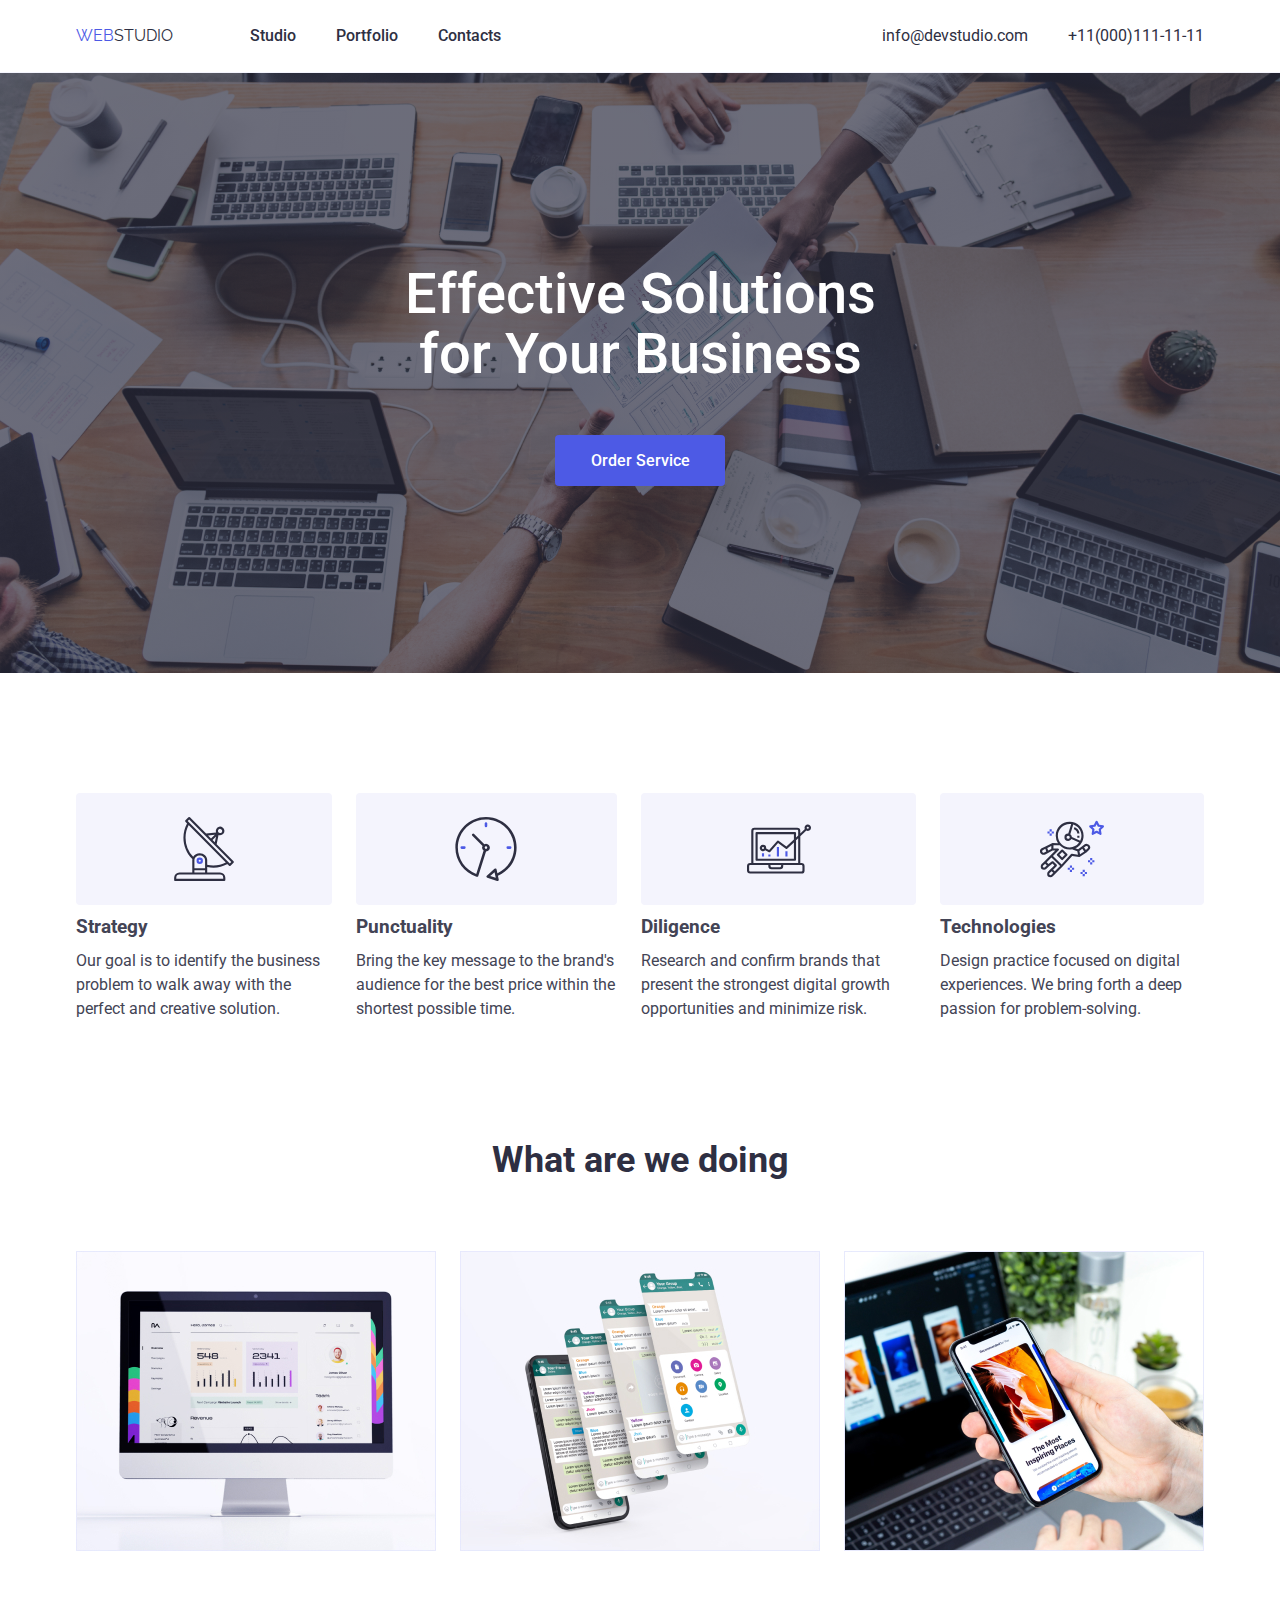
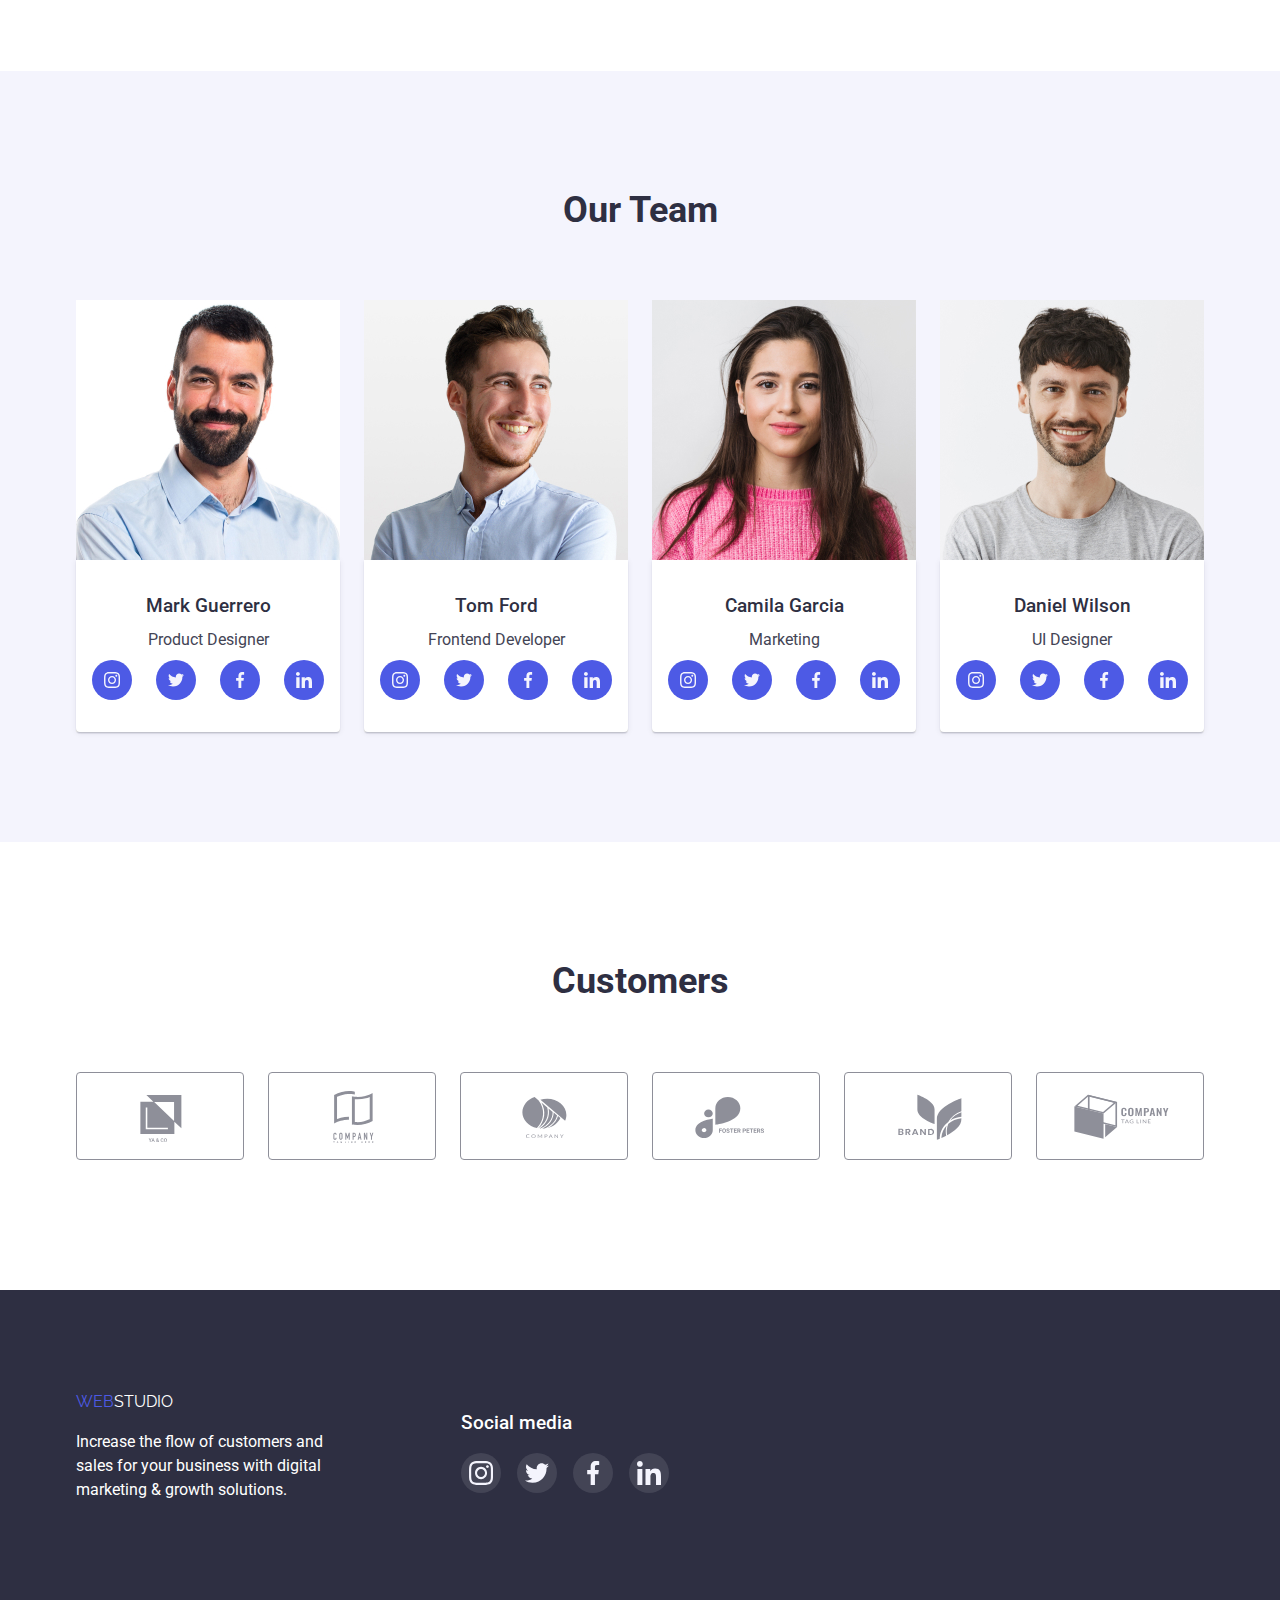
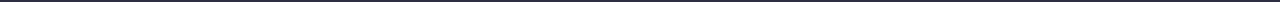
==== index.html @ 4c6da772 "modified" ====
<!DOCTYPE html>

<html lang="en">
<head>
    <meta charset="UTF-8">
    <meta http-equiv="X-UA-Compatible" content="IE=edge">
    <meta name="viewport" content="width=device-width, initial-scale=1.0">
    <title>Document</title>
    <link rel="preconnect" href="https://fonts.googleapis.com"><link rel="preconnect" href="https://fonts.gstatic.com" crossorigin>
    <link href="https://fonts.googleapis.com/css2?family=Raleway:wght@800&family=Roboto:wght@400;500&display=swap" rel="stylesheet">
    <link
    rel="stylesheet"
    href="https://cdnjs.cloudflare.com/ajax/libs/animate.css/4.1.1/animate.min.css"
  />
    <link rel="stylesheet" href="https://cdnjs.cloudflare.com/ajax/libs/modern-normalize/0.6.0/modern-normalize.min.css">
    <link rel="stylesheet" href="./css/style.css">
</head>
<body>
    <header class="header-container">
        <div class="container container-nav"> 
        <nav class="nav-items">
            <a href="./index.html" class="logo"><span class="logo-web">Web</span>Studio</a>
            <ul class="list-header-page list">
                <li class="item"><a class="link" href="./index.html" class="menu-link">Studio</a></li>
                <li class="item"><a class="link" href="./potfolio.html" class="menu-link-hover link">Portfolio</a></li>
                <li class="item"><a class="link" href="">Contacts</a></li>
            </ul>
        </nav>
        <ul class="list-mail-tel list">
            <li class="item"><a class="link" href="mailto:info@devstudio.com">info@devstudio.com</a></li>
            <li class="item"><a class="link" href="tel:+11(000)111-11-11">+11(000)111-11-11</a></li>
        </ul>
    </div>
    </header>
    <main class="main">
        <section class="main-section bg-hero">
            <h1 class="title">Effective Solutions for Your Business</h1>
            <button type="button" class="main-btn link" data-modal-open>Order Service</button>
        </section>
            <section class="section">
                <div class="container">
                <h2 class="visually-hidden">Skills</h2>
                    <ul class="main-list list">
                        <li class="main-item">
                            <div class="adv-icons">
                                <svg class="adv-icon">
                                    <use href="./imаges/icons.svg#icon-antenna-1"></use>
                                </svg>
                            </div>
                            <h3 class="main-title">Strategy</h3>
                            <p>Our goal is to identify the business
                            problem to walk away with the perfect and creative solution.</p>
                        </li>
                        <li class="main-item">
                            <div class="adv-icons">
                                <svg class="adv-icon">
                                    <use href="./imаges/icons.svg#icon-clock-1"></use>
                                </svg>
                            </div>
                            <h3 class="main-title" >Punctuality</h3>
                            <p>Bring the key message to the brand's audience for the best price within the shortest possible time.</p>
                        </li>
                        <li class="main-item">
                            <div class="adv-icons">
                                <svg class="adv-icon">
                                    <use href="./imаges/icons.svg#icon-diagram-1"></use>
                                </svg>
                            </div>
                            <h3 class="main-title">Diligence</h3>
                            <p>Research and confirm brands that present the strongest digital growth opportunities and minimize risk.</p>
                        </li>
                        <li class="main-item">
                            <div class="adv-icons">
                                <svg class="adv-icon">
                                    <use href="./imаges/icons.svg#icon-astronaut-1"></use>
                                </svg>
                            </div>
                            <h3 class="main-title">Technologies</h3>
                            <p>Design practice focused on digital experiences. We bring forth a deep passion for problem-solving.</p>
                        </li>
                    </ul>
                </div>
            </section>
            <section class="section-photo">
                <div class="container">
                <h2 class="section-title">What are we doing</h2>
                    <ul class="gadjet-list list">
                        <li class="item">
                            <img src="./imаges/comp1 (2).jpg" alt="photo" width="360" height="300">
                        </li>
                        <li class="item">
                            <img src="./imаges/tel2 (2).jpg" alt="photo" width="360" height="300">
                        </li>
                        <li class="item">
                            <img src="./imаges/comp3 (2).jpg" alt="photo" width="360" height="300">
                        </li>
                    </ul>
                </div>
            </section>
        <section class="main-team section">
            <div class="container">
            <h2 class="section-title">Our Team</h2>
                <ul class="team-list list">
                    <li class="item">
                        <img src="./imаges/team1.jpg" alt="photo" width="264" height="260"> 
                        <div class="team-name-container">
                        <h3 class="title-name">Mark Guerrero</h3>
                        <p>Product Designer</p>
                        <ul class="team-social-net list">
                            <li class="soc-item">
                                <a href="" class="team-social">
                                    <svg class="social-icon">
                                        <use href="./imаges/icons.svg#icon-instagram"></use>
                                    </svg>
                                </a>
                            </li>
                            <li class="soc-item">
                                <a href="" class="team-social">
                                    <svg class="social-icon">
                                        <use href="./imаges/icons.svg#icon-twitter"></use>
                                    </svg>
                                </a>
                            </li>
                            <li class="soc-item">
                                <a href="" class="team-social">
                                    <svg class="social-icon">
                                        <use href="./imаges/icons.svg#icon-facebook"></use>
                                    </svg>
                                </a>
                            </li>
                            <li class="soc-item">
                                <a href="" class="team-social">
                                    <svg class="social-icon">
                                        <use href="./imаges/icons.svg#icon-linkedin"></use>
                                    </svg>
                                </a>
                            </li>
                        </ul>
                        </div>
                    </li>
                    <li class="item">
                        <img src="./imаges/team2.jpg" alt="photo" width="264" height="260">
                        <div class="team-name-container">
                        <h3 class="title-name">Tom Ford</h3>
                        <p>Frontend Developer</p>
                        <ul class="team-social-net list">
                            <li class="soc-item">
                                <a href="" class="team-social">
                                    <svg class="social-icon">
                                        <use href="./imаges/icons.svg#icon-instagram"></use>
                                    </svg>
                                </a>
                            </li>
                            <li class="soc-item">
                                <a href="" class="team-social">
                                    <svg class="social-icon">
                                        <use href="./imаges/icons.svg#icon-twitter"></use>
                                    </svg>
                                </a>
                            </li>
                            <li class="soc-item">
                                <a href="" class="team-social">
                                    <svg class="social-icon">
                                        <use href="./imаges/icons.svg#icon-facebook"></use>
                                    </svg>
                                </a>
                            </li>
                            <li class="soc-item">
                                <a href="" class="team-social">
                                    <svg class="social-icon">
                                        <use href="./imаges/icons.svg#icon-linkedin"></use>
                                    </svg>
                                </a>
                            </li>
                        </ul>
                        </div>
                    </li>
                    <li class="item">
                        <img src="./imаges/team3.jpg" alt="photo" width="264" height="260">
                        <div class="team-name-container">
                        <h3 class="title-name">Camila Garcia</h3>
                        <p>Marketing</p>
                        <ul class="team-social-net list">
                            <li class="soc-item">
                                <a href="" class="team-social">
                                    <svg class="social-icon">
                                        <use href="./imаges/icons.svg#icon-instagram"></use>
                                    </svg>
                                </a>
                            </li>
                            <li class="soc-item">
                                <a href="" class="team-social">
                                    <svg class="social-icon">
                                        <use href="./imаges/icons.svg#icon-twitter"></use>
                                    </svg>
                                </a>
                            </li>
                            <li class="soc-item">
                                <a href="" class="team-social">
                                    <svg class="social-icon">
                                        <use href="./imаges/icons.svg#icon-facebook"></use>
                                    </svg>
                                </a>
                            </li>
                            <li class="soc-item">
                                <a href="" class="team-social">
                                    <svg class="social-icon">
                                        <use href="./imаges/icons.svg#icon-linkedin"></use>
                                    </svg>
                                </a>
                            </li>
                        </ul>
                        </div>
                    </li>
                    <li class="item">
                        <img src="./imаges/team4.jpg" alt="photo" width="264" height="260">
                        <div class="team-name-container">
                        <h3 class="title-name">Daniel Wilson</h3>
                        <p>UI Designer</p>
                        <ul class="team-social-net list">
                            <li class="soc-item">
                                <a href="" class="team-social">
                                    <svg class="social-icon">
                                        <use href="./imаges/icons.svg#icon-instagram"></use>
                                    </svg>
                                </a>
                            </li>
                            <li class="soc-item">
                                <a href="" class="team-social">
                                    <svg class="social-icon">
                                        <use href="./imаges/icons.svg#icon-twitter"></use>
                                    </svg>
                                </a>
                            </li>
                            <li class="soc-item">
                                <a href="" class="team-social">
                                    <svg class="social-icon">
                                        <use href="./imаges/icons.svg#icon-facebook"></use>
                                    </svg>
                                </a>
                            </li>
                            <li class="soc-item">
                                <a href="" class="team-social">
                                    <svg class="social-icon">
                                        <use href="./imаges/icons.svg#icon-linkedin"></use>
                                    </svg>
                                </a>
                            </li>
                        </ul>
                        </div>
                    </li>
                </ul>
            </div>
            </section>
            <section class="customers">
                <div class="container">
                      <h2 class="section-title">Customers</h2>
                      <ul class="customers-content list">
                          <li class="customers-banner">
                              <a href="" class="customers-link">
                                  <svg class="customers-logo">
                                      <use href="./imаges/icons.svg#icon-Logo-1"></use>
                                  </svg>
                              </a>
                          </li>
                          <li class="customers-banner">
                              <a href="" class="customers-link">
                                  <svg class="customers-logo">
                                      <use href="./imаges/icons.svg#icon-Logo-2"></use>
                                  </svg>
                              </a>
                          </li>
                          <li class="customers-banner">
                              <a href="" class="customers-link">
                                  <svg class="customers-logo">
                                      <use href="./imаges/icons.svg#icon-Logo-3"></use>
                                  </svg>
                              </a>
                          </li>
                          <li class="customers-banner">
                              <a href="" class="customers-link">
                                  <svg class="customers-logo">
                                      <use href="./imаges/icons.svg#icon-Logo-4"></use>
                                  </svg>
                              </a>
                          </li>
                          <li class="customers-banner">
                              <a href="" class="customers-link">
                                  <svg class="customers-logo">
                                      <use href="./imаges/icons.svg#icon-Logo-5"></use>
                                  </svg>
                              </a>
                          </li>
                          <li class="customers-banner">
                              <a href="" class="customers-link">
                                  <svg class="customers-logo">
                                      <use href="./imаges/icons.svg#icon-Logo-6"></use>
                                  </svg>
                              </a>
                          </li>
                      </ul>
                  </div >
                </div >
          </section>
          <div class="backdrop is-hidden" data-modal>
            <div class="modal">
                <button type="button" class="modal-button" data-modal-close>
                    <svg class="modal-button-icon">
                        <use href="./imаges/icons.svg#icon-Modal-bg"></use>
                    </svg>
                </button>
            </div>
        </div>

        <script src="./js/modal.js">
        </script>
    </main>
    <footer class="footer-page">
        <div class="footer-container container">
            <div class="fot-text">
            <a href="./index.html" class="name-logo"><span class="footer-logo-page">Web</span>Studio</a>
            <p class="footer-text-page">Increase the flow of customers and sales for your business with digital marketing & growth solutions.</p>
            </div>
            <div class="media">
                <h3 class="media-title">Social media</h3>
                <ul class="media-list list">
                  <li class="media-items">
                      <a href="" class="media-link">
                          <svg class="media-icons" width="24" height="24">
                              <use href="./imаges/icons.svg#icon-instagram"></use>
                          </svg>
                      </a>
                  </li>
                  <li class="media-items">
                    <a href="" class="media-link">
                        <svg class="media-icons" width="24" height="24">
                            <use href="./imаges/icons.svg#icon-twitter"></use>
                        </svg>
                    </a>
                </li>
                <li class="media-items">
                    <a href="" class="media-link">
                        <svg class="media-icons" width="24" height="24">
                            <use href="./imаges/icons.svg#icon-facebook"></use>
                        </svg>
                </a>
                </li>
                <li class="media-items">
                    <a href="" class="media-link">
                        <svg class="media-icons" width="24" height="24">
                            <use href="./imаges/icons.svg#icon-linkedin"></use>
                        </svg>
                     </a>
                 </li>
                 </ul>
    </div >
    </div>
    </div >
</footer>  
</body>
</html>
---- css/style.css ----
/* header color: #2E2F42 */
/* Primary text color: #434455 */
/* accent #434455 */
/* header and footer background color #434455 */
/* section background color #F4F4FD */


*,
::after,
::before{
    box-sizing:border-box;
}

:root {
    --primary-text-color:#434455;
    --title-text-color:#2E2F42;
    --primary-white-color:#ffffff;
    --accent-color:#4D5AE5;
    --light-color:#F4F4FD;
    --an-accent-color:#404BBF;
    --light-slate:#8E8F99;
}

body {
    margin:0;
    background-color: var(--primary-white-color);
    color: var(--primary-text-color);
    font-family: 'Roboto', sans-serif;
    font-weight: 400;
    line-height: 1.5;
}

p, h2 {
    margin-top:0;
    margin-bottom:0;
}

img{
    display:block;
    width:100%;
    height:auto;
}

.list{
    margin:0;
    padding:0;
    list-style:none;
}


/* logo */

.logo {
    color: var(--title-text-color);
    text-transform:uppercase;
    font-family:'Raleway', sans-serif;
    text-decoration:none;
}
.logo-web {
    color:var(--accent-color);
}

/* navigation links */

header {
    box-shadow: var(--card-shadow);
}

.list-header-page {
    display:flex;
    margin-left:77px;
}

.container {
    width:1152px;
    padding-left:12px;
    padding-right:12px;
    margin:0 auto;
}

.section {
    padding-top:120px;
}


.container-nav {
    display:flex;
    align-items:center;
}

.nav-items {
    display:flex;
    align-items:center;
}

.header-container{
    border-bottom:0.5px solid var(--light-color);
}

.list-header-page .link {
    display:block;
    padding-top:24px;
    padding-bottom:24px;

    text-decoration:none;
    color:var(--title-text-color);

    font-weight:500;
    transition:color 250ms cubic-bezier(0.4, 0, 0.2, 1);
}

.list-header-page .item:not(:last-child) {
    margin-right:40px;
}

.list-header-page .link:hover,
.list-header-page .link:focus,
.list-header-page .link:active {
    color:var(--accent-color);
}


/* list */


.list-mail-tel  {
    display:flex;
    align-items:center;
    margin-left:auto;
}

.list-mail-tel .link {
    text-decoration:none;
    color:var(--title-text-color);
    padding-top:24px;
    padding-bottom:24px;

    transition:color 250ms cubic-bezier(0.4, 0, 0.2, 1);
}

.list-mail-tel .link:hover,
.list-mail-tel .link:focus,
.list-mail-tel .link:active {
    color:var(--accent-color);
}

.menu-link{
    position:relative;
    display:block;
    padding-top:24px;
    padding-bottom:24px;

    text-decoration:none;

    font-weight:600;
    color:var(--accent-color);

}

.menu-link::after{
    content:'';

    position:absolute;
    bottom:0;
    left:0;

    display:block;
    width: 100%;
    height:4px;
    border-radius:2px;
    background-color: var(--an-accent-color);
}

.menu-link-hover::after{
    content:'';

    position:absolute;
    bottom:0;
    left:0;

    display:block;
    width: 100%;
    height:4px;
    border-radius:2px;
    background-color: var(--an-accent-color);

    transform:scaleX(0);
    transform-origin: left;
    transition:transform 250ms cubic-bezier(0.4, 0, 0.2, 1);
}

.menu-link-hover:hover::after{
    transform:scaleX(1);
}

.list-mail-tel .item:not(:last-child){
    margin-right:40px;
}


.main-section {
    padding-top:192px;
    padding-bottom:192px;
    text-align:center;
    background-color:var(--title-text-color);
}

.bg-hero {
    max-width:1440px;
    height:600px;
    margin-left:auto;
    margin-right:auto;
    background-image:linear-gradient(
    rgba(46, 47, 66, 0.7),
    rgba(46, 47, 66, 0.7)
    ),
    url(../imаges/people-office\ 1.jpg);
    background-color:var(--title-text-color);
    background-repeat:no-repeat;
    background-size:cover;
    background-position:center;
    
}

.title {
    margin:0 auto;
    margin-top:0;
    margin-bottom:50px;
    width:492px;

    color: var(--primary-white-color);

    font-size:56px;
    font-weight:500;
    line-height: 1.07;
}

.main-btn {
   padding:16px 32px;
    border-radius: 4px;
    text-align:center;
    min-width:170px;

    background-color:var(--accent-color);
    border:none;
    cursor: pointer;
    font-family: inherit;
    color:var(--primary-white-color);

    font-weight:500; 
    font-size: 16px;
    line-height: 1.2;

    transition:background-color 250ms cubic-bezier(0.4, 0, 0.2, 1),
    box-shadow 250ms cubic-bezier(0.4, 0, 0.2, 1);

}

.main-btn:hover,
.main-btn:active {
    background-color:var(--an-accent-color)
    box-shadow 0px 4px 4px rgba(0, 0, 0, 0.15);
}


/* unique page */

.section-title{
    margin-top:0;
    margin-bottom:70px;
    color:var(--title-text-color);
    text-align:center;

    font-weight: 700;
    font-size: 36px;
    line-height: 1.1;
}

.visually-hidden{
    position: absolute;
    white-space: nowrap;
    width: 1px;
    height: 1px;
    overflow: hidden;
    border: 0;
    padding: 0;
    clip: rect(0 0 0 0);
    clip-path: inset(50%);
    margin: -1px;
}

.main-list {
    display:flex;
}

.main-list .main-item:not(:last-child) {
    margin-right:24px;
}

.adv-icons{
    display:flex;
    height:112px;
    border-radius:4px;
    background-color: var(--light-color);
    margin-bottom:8px;

    justify-content: center;
    align-items: center;

}

.adv-icon{
    width: 64px;
    height: 64px;
}

.main-item {
    width:calc((100%-72px) /4);
}

.main-list .item:nth-child(1)::before{
    background-image:url(../imаges/antenna\ 1\ .svg);
    background-size: 64px;
}

.main-list .item:nth-child(2)::before{
    background-image:url(../imаges/clock\ 1.svg);
    background-size: 64px;
}

.main-list .item:nth-child(3)::before{
    background-image:url(../imаges/diagram\ 1.svg);
    background-size: 64px;
}

.main-list .item:nth-child(4)::before{
    background-image:url(../imаges/astronaut\ 1.svg);
    background-size: 64px;
}

.main-title {
    margin-top:0;
    margin-bottom:8px;
}

.section-photo {
    padding-top:120px;
    padding-bottom:120px;
}

.gadjet-list {
    display:flex;
    justify-content:center;
}

.gadjet-list .item:not(:last-child) {
    margin-right:24px;
}
/* Team info */

.main-team {
    background-color:var(--light-color);
    padding-bottom: 110px;
}

.title-name {
    margin:0;
    margin-bottom:8px;
    color:var(--title-text-color);

    font-weight:500;
}

.team-list .item {
    background-color:var(--primary-white-color);
}

.team-name-container{
    padding-top:32px;
    padding-bottom:32px;
    box-shadow: 0px 1px 6px rgba(46, 47, 66, 0.08),
    0px 1px 1px rgba(46, 47, 66, 0.16),
    0px 2px 1px rgba(46, 47, 66, 0.08);
    border-radius: 0px 0px 4px 4px;
}
.team-list{
    display:flex;
}
.team-list .item{
    text-align:center;
 }
 .team-list .item:not(:last-child){
     margin-right:24px;
 }

 .social-list{
    display:flex;
    
}
.team-social-net{
    display:flex;
    justify-content:center;
    gap:24px;
    margin-top:8px;
}
.soc-item{
    width: 40px;
    height: 40px;
}

.team-social{
    display:flex;
    width: 100%;
    height: 100%;
    border-radius:50%;
    background-color:var(--accent-color);
    justify-content:center;
    align-items: center;
    transition:background-color 250ms cubic-bezier(0.4, 0, 0.2, 1);
}

.team-social:hover{
    background-color: var(--an-accent-color);
}
.social-icon{
    width: 16px;
    height: 16px;
}

/* Customers */

.customers {
    padding: 120px 0 130px 0;
}

.customers-content{
    display:flex;
    gap:24px;
}

.customers-banner{
    width: calc((100% - 120px) / 6);
    height: 88px;
}
    
.customers-link{
    display:flex;
    width: 100%;
    height: 100%;
    border:1px  solid var(--light-slate) ;
    border-radius:4px;

    align-items:center;
    justify-content: center;

    transition: border-color 250ms cubic-bezier(0.4, 0, 0.2, 1),
    fill 250ms cubic-bezier(0.4, 0, 0.2, 1);
}


.customers-logo{
    width: 104px;
    height: 56px;

    transition: fill 250ms cubic-bezier(0.4, 0, 0.2, 1);
}

.customers-logo{
    fill:var(--light-slate);
    
}

.customers-logo:hover {
    fill: var(--an-accent-color) !important;
}

.customers-link:hover{
    border-color: var(--an-accent-color);
}

.customers-link:hover .customers-logo{
    fill:var(--an-accent-color)
}

/* footer */

.footer-page {
        padding-top:100px;
        padding-bottom:100px;
        background-color:var(--title-text-color);
}

.fot-text {
    width:265px;
}

.footer-text-page {
    color:var(--primary-white-color);
}

.footer-container {
    display: flex;
}

.name-logo {
    display:inline-block;
    margin-bottom:16px;
    color:var(--primary-white-color);
    text-transform:uppercase;
    font-family:'Raleway', sans-serif;
    text-decoration:none;
}

.footer-logo-page {
    color:var(--accent-color)
}

.media {
    margin-left: 120px;
}


.media-title{
    font-weight: 500;
    margin-bottom:16px;
    color:var(--primary-white-color);
}

.media-list{
    display:flex;
    gap:16px;
}

.media-items{
    width: 40px;
    height: 40px;

}

.media-link{
    display:flex;
    width: 100%;
    height: 100%;
    border-radius:50%;
    background-color:var(--primary-text-color);
    align-items:center;
    justify-content: center;
    transition: background-color 250ms cubic-bezier(0.4, 0, 0.2, 1);
}

.media-link:hover{
    background-color:#31D0AA;
}

.backdrop{
    position:fixed;
    top:0;
    left:0;
    opacity:1;

    width: 100%;
    height: 100%;

    background: rgba(46, 47, 66, 0.4);
    transition:opacity 250ms cubic-bezier(0.4, 0, 0.2, 1),
    visibility 250ms cubic-bezier(0.4, 0, 0.2, 1);
}

.backdrop.is-hidden{
    visibility: hidden;
    opacity:0;
    pointer-events:none;
}

.modal{
    position:absolute;
    top:50%;
    left:50%;
    transform:translate(-50%, -50%) scale(1);
    width:408px;
    height:576px;
    background: #FCFCFC;
    box-shadow: 0px 1px 1px rgba(0, 0, 0, 0.14), 
    0px 1px 3px rgba(0, 0, 0, 0.12), 
    0px 2px 1px rgba(0, 0, 0, 0.2);
    border-radius: 4px;
    transition:transform 250ms cubic-bezier(0.4, 0, 0.2, 1);
}

.backdrop.is-hidden .modal{
    transform:translate(-50%, -50%) scale(0);
}
.modal-button{
    display:flex;
    position:absolute;
    top:24px;
    right:24px;
    
    width: 24px;
    height: 24px;

    background: #E7E9FC;
    border: 1px solid rgba(0, 0, 0, 0.1);
    border-radius:50%;
    align-items:center;
    justify-content: center;
    cursor:pointer;
    
    transition:background-color 250ms cubic-bezier(0.4, 0, 0.2, 1),
    fill 250ms 250ms cubic-bezier(0.4, 0, 0.2, 1);
}

.modal-button:hover,
.modal-button:active{
    background-color: var(--an-accent-color);
}

.modal-button:hover .modal-button-icon,
.modal-button:active .modal-button-icon{
    fill:var(--primary-white-color);
}

.modal-button-icon{
    width: 8px;
    height: 8px;
}

/* Portfolio */
.portfolio-links {
    display:flex;
    justify-content:center;

    margin-bottom:72px;
    padding:0;

    text-decoration:none;
}

.portfolio-links .item:not(:last-child){
    margin-right:24px;
}

.section-btn {
    padding-top: 72px;
    padding-bottom: 72px;
}

.portfolio-buttons{
    border-radius:4px;
    height:48px;
    padding:12px 24px;
    color:var(--accent-color);
    background-color:var(--light-color);
    cursor: pointer;
    border:none;
    font-family:inherit;
    border: 1px solid #E7E9FC;

    font-weight: 500;
    font-size: 16px;
    line-height: 1.5;

    transition:color 250ms cubic-bezier(0.4, 0, 0.2, 1),
    background-color 250ms cubic-bezier(0.4, 0, 0.2, 1),
    border-color 250ms cubic-bezier(0.4, 0, 0.2, 1),
    box-shadow 250ms cubic-bezier(0.4, 0, 0.2, 1);
}

.portfolio-buttons:hover,
.portfolio-buttons:focus {
    color:var(--primary-white-color);
    background-color:var(--accent-color);
    border-color:var(--accent-color);
    transition:box-shadow 0px 3px 1px rgba(0, 0, 0, 0.1), 
    0px 2px 1px rgba(0, 0, 0, 0.08), 
    0px 2px 2px rgba(0, 0, 0, 0.12);
}

.list-img {
    display:flex;
    flex-wrap:wrap;
    gap: 48px 24px;
}


.img-links{
    display: block;
    text-decoration: none;
    color:var(--primary-text-color);

    transition:box-shadow 250ms cubic-bezier(0.4, 0, 0.2, 1);
}

.img-links:hover {
    box-shadow: 0px 1px 6px rgba(46, 47, 66, 0.08), 
    0px 1px 1px rgba(46, 47, 66, 0.16), 
    0px 2px 1px rgba(46, 47, 66, 0.08);
}

.product-thumb{
    position:relative;
    overflow:hidden;
}

.product-overlay{
    display:inline-block;
    position:absolute;
    top:0;
    left:0;
    width: 100%;
    height: 100%;
    font-family:inherit;
    font-size:16px;
    line-height:1.5;
    color:var(--light-color);


    background-color:var(--accent-color);
    
    
    transform:translateY(100%);
    transition:transform 250ms cubic-bezier(0.4, 0, 0.2, 1);

}

.img-links:hover .product-overlay{
    transform:translateY(0%);
}

 .overlay-text{
    position:absolute;
    top:40px;
    left:32px;
    width: 296px;
    height: 296px;
} 


.portfolio-buttons:hover{
    box-shadow: 0px 1px 6px rgba(46, 47, 66, 0.08), 
    0px 1px 1px rgba(46, 47, 66, 0.16), 
    0px 2px 1px rgba(46, 47, 66, 0.08);
}

.list-img .hero-title {
    font-size:20px;
    line-height:1.2;
}

.list-img .item-text {
    padding-top:32px;
    padding-bottom:32px;
    padding-left:16px;
    border-left:0.5px solid var(--light-color);
    border-right:0.5px solid var(--light-color);
    border-bottom:0.5px solid var(--light-color);
}

.list-img .hero-title {
    margin-bottom:8px;
}

.list-img .item:nth-child(3n){
    margin-right:0;
}

.list-img .item:nth-last-child(-n + 3){
    margin-bottom:0;
}
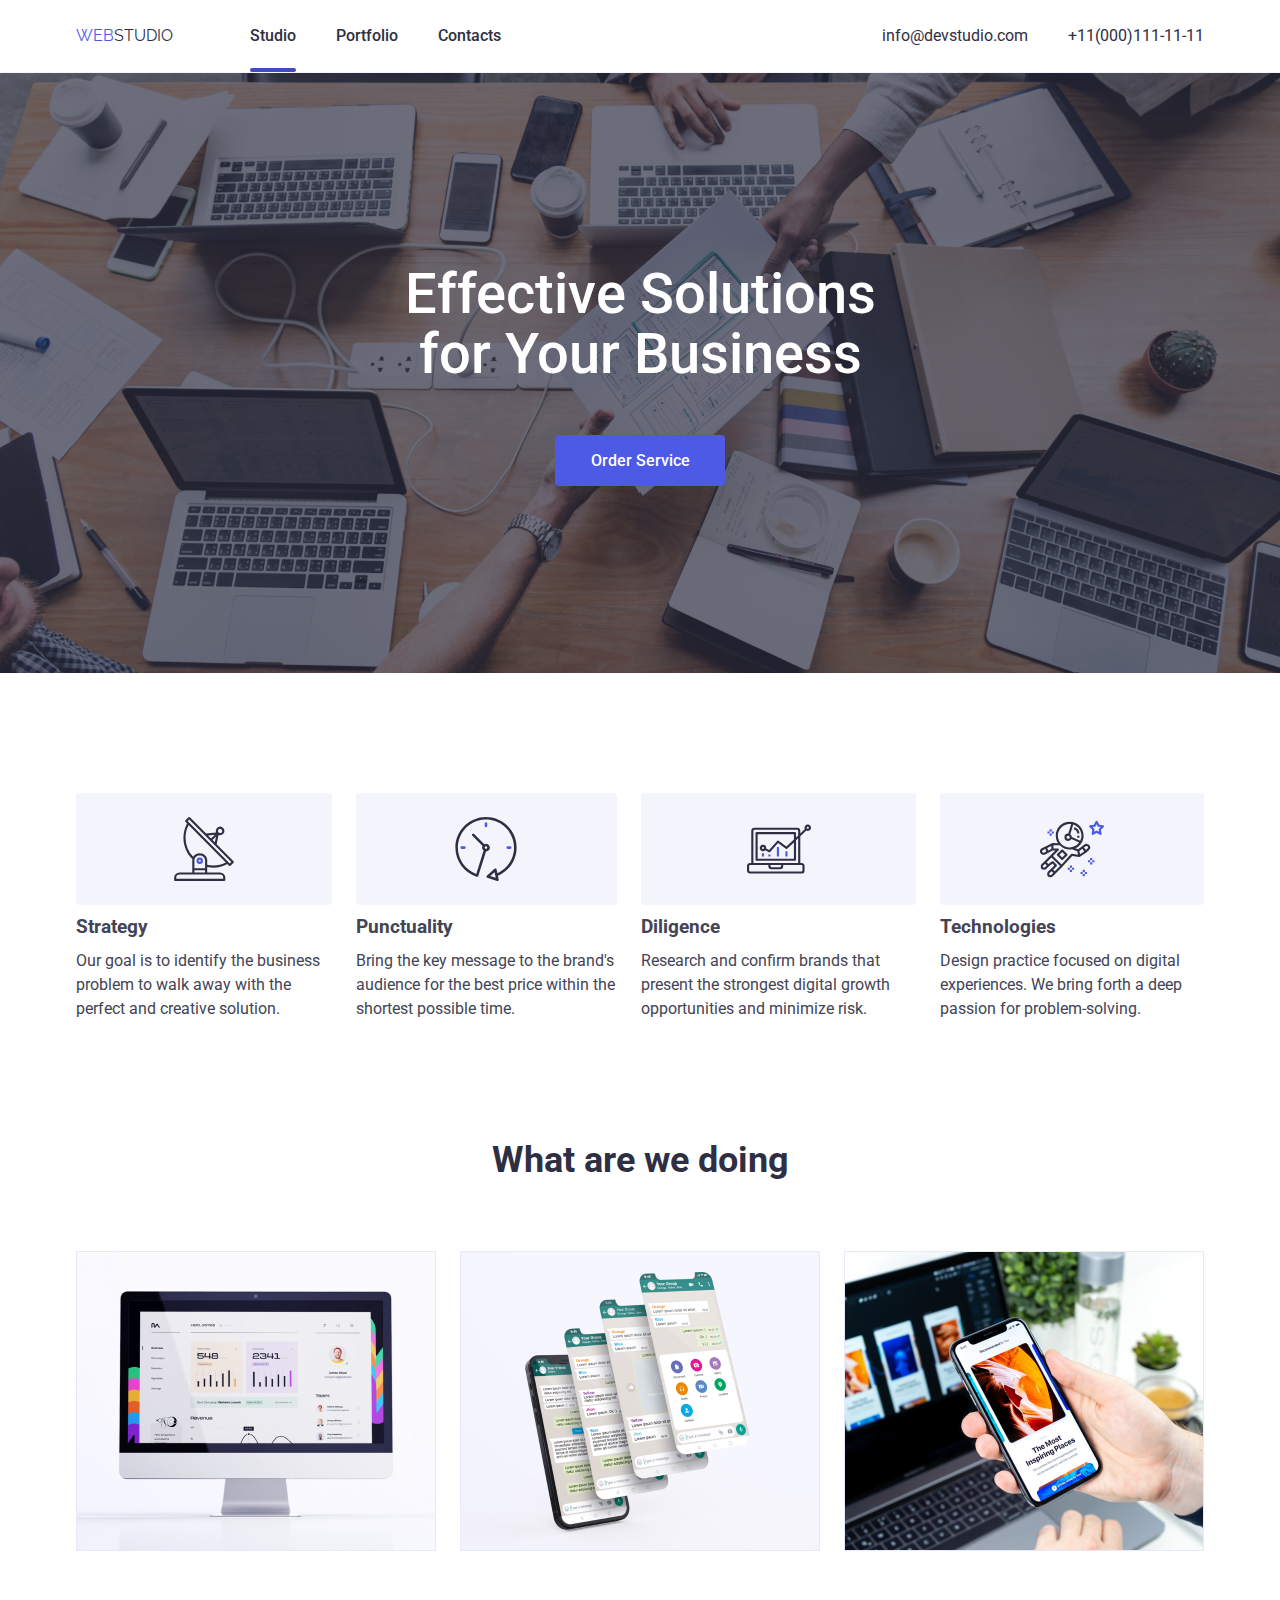
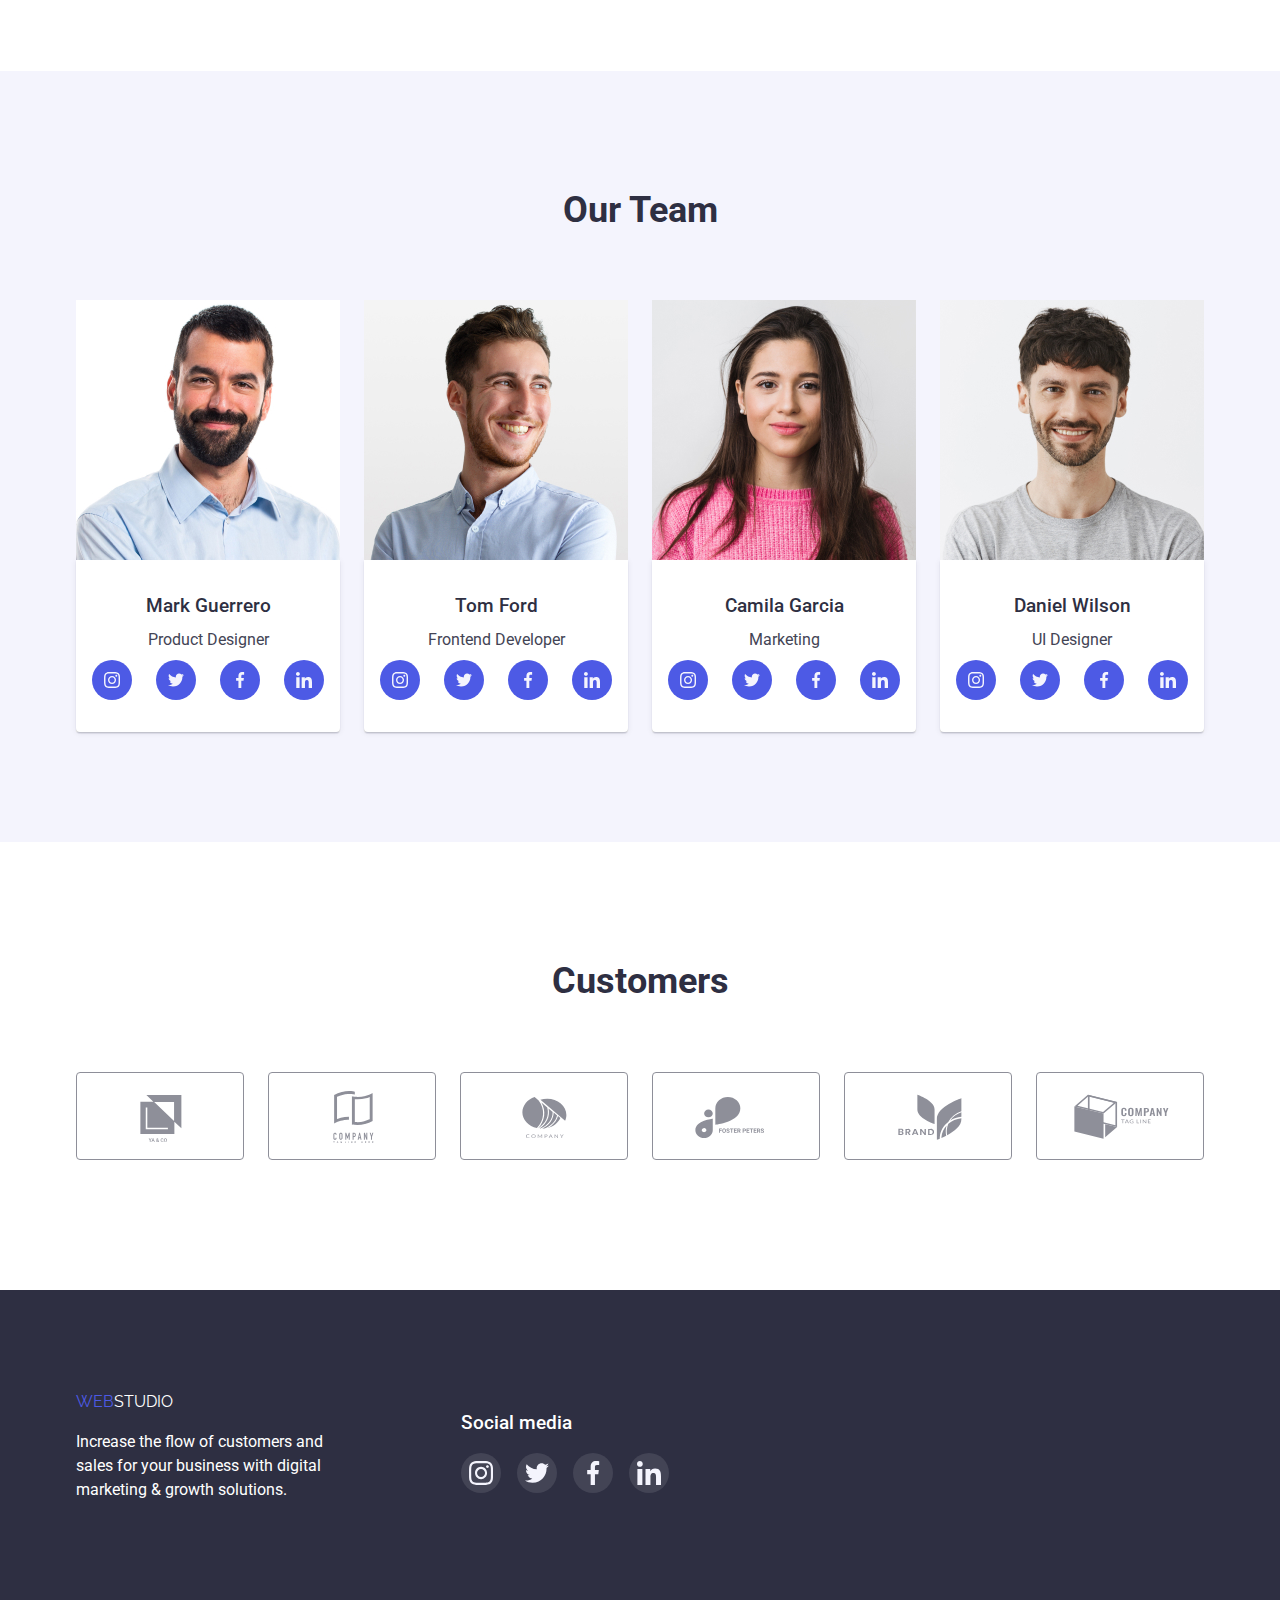
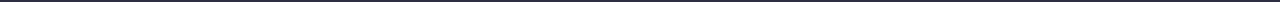
==== commit 7100c721: "modified" ====
--- a/index.html
+++ b/index.html
@@ -8,10 +8,6 @@
     <title>Document</title>
     <link rel="preconnect" href="https://fonts.googleapis.com"><link rel="preconnect" href="https://fonts.gstatic.com" crossorigin>
     <link href="https://fonts.googleapis.com/css2?family=Raleway:wght@800&family=Roboto:wght@400;500&display=swap" rel="stylesheet">
-    <link
-    rel="stylesheet"
-    href="https://cdnjs.cloudflare.com/ajax/libs/animate.css/4.1.1/animate.min.css"
-  />
     <link rel="stylesheet" href="https://cdnjs.cloudflare.com/ajax/libs/modern-normalize/0.6.0/modern-normalize.min.css">
     <link rel="stylesheet" href="./css/style.css">
 </head>
@@ -21,8 +17,8 @@
         <nav class="nav-items">
             <a href="./index.html" class="logo"><span class="logo-web">Web</span>Studio</a>
             <ul class="list-header-page list">
-                <li class="item"><a class="link" href="./index.html" class="menu-link">Studio</a></li>
-                <li class="item"><a class="link" href="./potfolio.html" class="menu-link-hover link">Portfolio</a></li>
+                <li class="item"><a  href="./index.html" class="menu-link link">Studio</a></li>
+                <li class="item"><a  href="./potfolio.html" class="menu-link link current">Portfolio</a></li>
                 <li class="item"><a class="link" href="">Contacts</a></li>
             </ul>
         </nav>
@@ -302,18 +298,6 @@
                   </div >
                 </div >
           </section>
-          <div class="backdrop is-hidden" data-modal>
-            <div class="modal">
-                <button type="button" class="modal-button" data-modal-close>
-                    <svg class="modal-button-icon">
-                        <use href="./imаges/icons.svg#icon-Modal-bg"></use>
-                    </svg>
-                </button>
-            </div>
-        </div>
-
-        <script src="./js/modal.js">
-        </script>
     </main>
     <footer class="footer-page">
         <div class="footer-container container">
@@ -357,5 +341,15 @@
     </div>
     </div >
 </footer>  
+<div class="backdrop is-hidden" data-modal>
+    <div class="modal">
+        <button type="button" class="button-close" data-modal-close>
+            <svg class="modal-button-icon">
+                <use href="./imаges/icons.svg#icon-close-black"></use>               
+            </svg>
+        </button>
+    </div>
+</div>
+<script src="./js/modal.js"></script>
 </body>
 </html>
--- a/css/style.css
+++ b/css/style.css
@@ -19,6 +19,7 @@
     --light-color:#F4F4FD;
     --an-accent-color:#404BBF;
     --light-slate:#8E8F99;
+    --color-elipse:#E7E9FC;
 }
 
 body {
@@ -95,6 +96,9 @@
 
 .header-container{
     border-bottom:0.5px solid var(--light-color);
+    box-shadow: 0px 2px 1px rgba(46, 47, 66, 0.08), 
+    0px 1px 1px rgba(46, 47, 66, 0.16), 
+    0px 1px 6px rgba(46, 47, 66, 0.08);
 }
 
 .list-header-page .link {
@@ -149,11 +153,13 @@
     display:block;
     padding-top:24px;
     padding-bottom:24px;
+    outline: transparent;
 
     text-decoration:none;
 
     font-weight:600;
     color:var(--accent-color);
+    
 
 }
 
@@ -169,9 +175,12 @@
     height:4px;
     border-radius:2px;
     background-color: var(--an-accent-color);
-}
-
-.menu-link-hover::after{
+
+    
+}
+
+
+.menu-link.current::after{
     content:'';
 
     position:absolute;
@@ -189,7 +198,8 @@
     transition:transform 250ms cubic-bezier(0.4, 0, 0.2, 1);
 }
 
-.menu-link-hover:hover::after{
+.menu-link.current:hover::after,
+.menu-link.current:focus::after{
     transform:scaleX(1);
 }
 
@@ -219,7 +229,6 @@
     background-repeat:no-repeat;
     background-size:cover;
     background-position:center;
-    
 }
 
 .title {
@@ -257,9 +266,9 @@
 }
 
 .main-btn:hover,
-.main-btn:active {
-    background-color:var(--an-accent-color)
-    box-shadow 0px 4px 4px rgba(0, 0, 0, 0.15);
+.main-btn:focus {
+    background-color:var(--an-accent-color);
+    box-shadow: 0px 4px 4px rgba(0, 0, 0, 0.15);
 }
 
 
@@ -580,7 +589,7 @@
     width:408px;
     height:576px;
     background: #FCFCFC;
-    box-shadow: 0px 1px 1px rgba(0, 0, 0, 0.14), 
+    box-shadow: 0px 1px 1px rgba(0, 0, 0, 0.14)Ж
     0px 1px 3px rgba(0, 0, 0, 0.12), 
     0px 2px 1px rgba(0, 0, 0, 0.2);
     border-radius: 4px;
@@ -590,7 +599,7 @@
 .backdrop.is-hidden .modal{
     transform:translate(-50%, -50%) scale(0);
 }
-.modal-button{
+.button-close{
     display:flex;
     position:absolute;
     top:24px;
@@ -599,7 +608,7 @@
     width: 24px;
     height: 24px;
 
-    background: #E7E9FC;
+    background:var(--color-elipse);
     border: 1px solid rgba(0, 0, 0, 0.1);
     border-radius:50%;
     align-items:center;
@@ -610,19 +619,20 @@
     fill 250ms 250ms cubic-bezier(0.4, 0, 0.2, 1);
 }
 
-.modal-button:hover,
-.modal-button:active{
-    background-color: var(--an-accent-color);
-}
-
-.modal-button:hover .modal-button-icon,
-.modal-button:active .modal-button-icon{
-    fill:var(--primary-white-color);
+.button-close:hover,
+.button-close:active{
+    background-color: var(--color-elipse);
 }
 
 .modal-button-icon{
     width: 8px;
     height: 8px;
+    position: absolute;
+    left: 33.33%;
+    right: 33.33%;
+    top: 33.33%;
+    bottom: 33.33%;
+    background:var(--color-elipse);
 }
 
 /* Portfolio */
@@ -671,9 +681,13 @@
     color:var(--primary-white-color);
     background-color:var(--accent-color);
     border-color:var(--accent-color);
-    transition:box-shadow 0px 3px 1px rgba(0, 0, 0, 0.1), 
+    box-shadow: 0px 3px 1px rgba(0, 0, 0, 0.1), 
     0px 2px 1px rgba(0, 0, 0, 0.08), 
     0px 2px 2px rgba(0, 0, 0, 0.12);
+
+    box-shadow: 0px 1px 6px rgba(46, 47, 66, 0.08), 
+    0px 1px 1px rgba(46, 47, 66, 0.16), 
+    0px 2px 1px rgba(46, 47, 66, 0.08);
 }
 
 .list-img {
@@ -703,7 +717,6 @@
 }
 
 .product-overlay{
-    display:inline-block;
     position:absolute;
     top:0;
     left:0;
@@ -713,14 +726,9 @@
     font-size:16px;
     line-height:1.5;
     color:var(--light-color);
-
-
     background-color:var(--accent-color);
-    
-    
     transform:translateY(100%);
     transition:transform 250ms cubic-bezier(0.4, 0, 0.2, 1);
-
 }
 
 .img-links:hover .product-overlay{
@@ -736,12 +744,6 @@
 } 
 
 
-.portfolio-buttons:hover{
-    box-shadow: 0px 1px 6px rgba(46, 47, 66, 0.08), 
-    0px 1px 1px rgba(46, 47, 66, 0.16), 
-    0px 2px 1px rgba(46, 47, 66, 0.08);
-}
-
 .list-img .hero-title {
     font-size:20px;
     line-height:1.2;
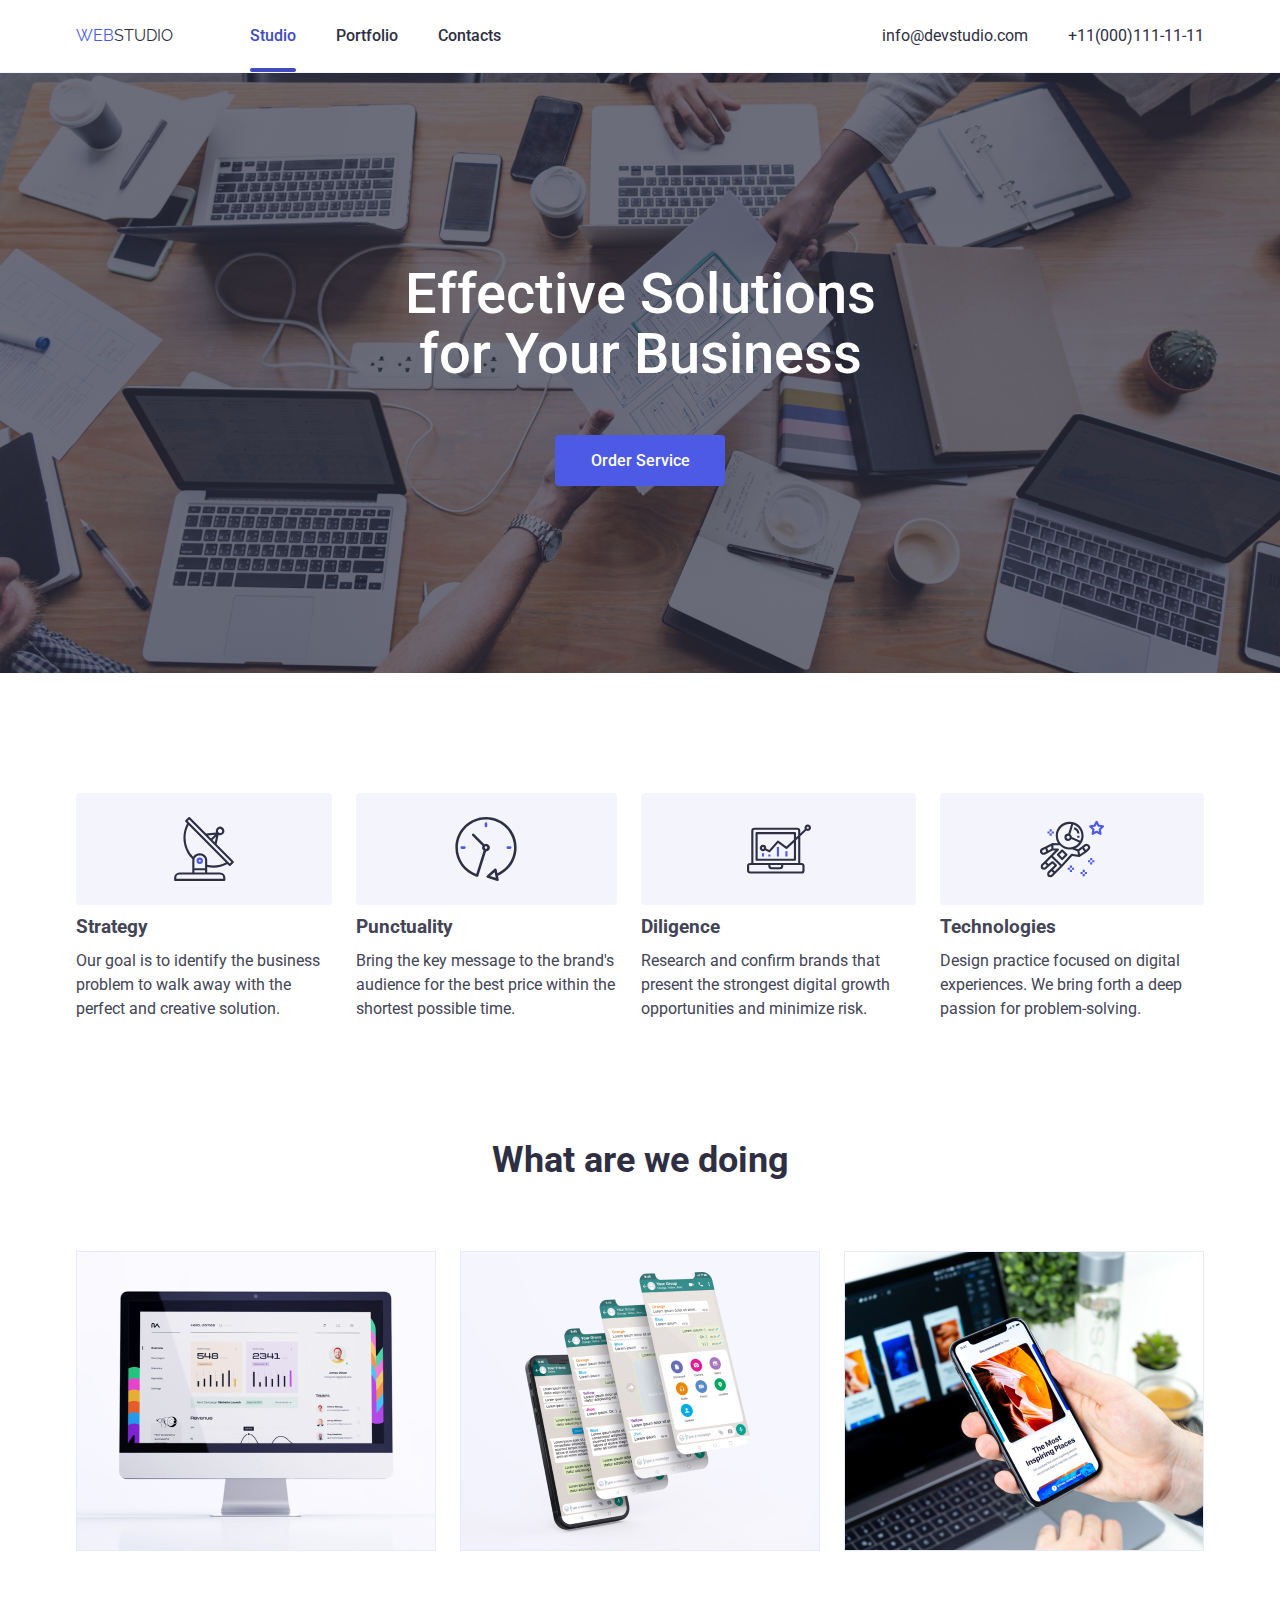
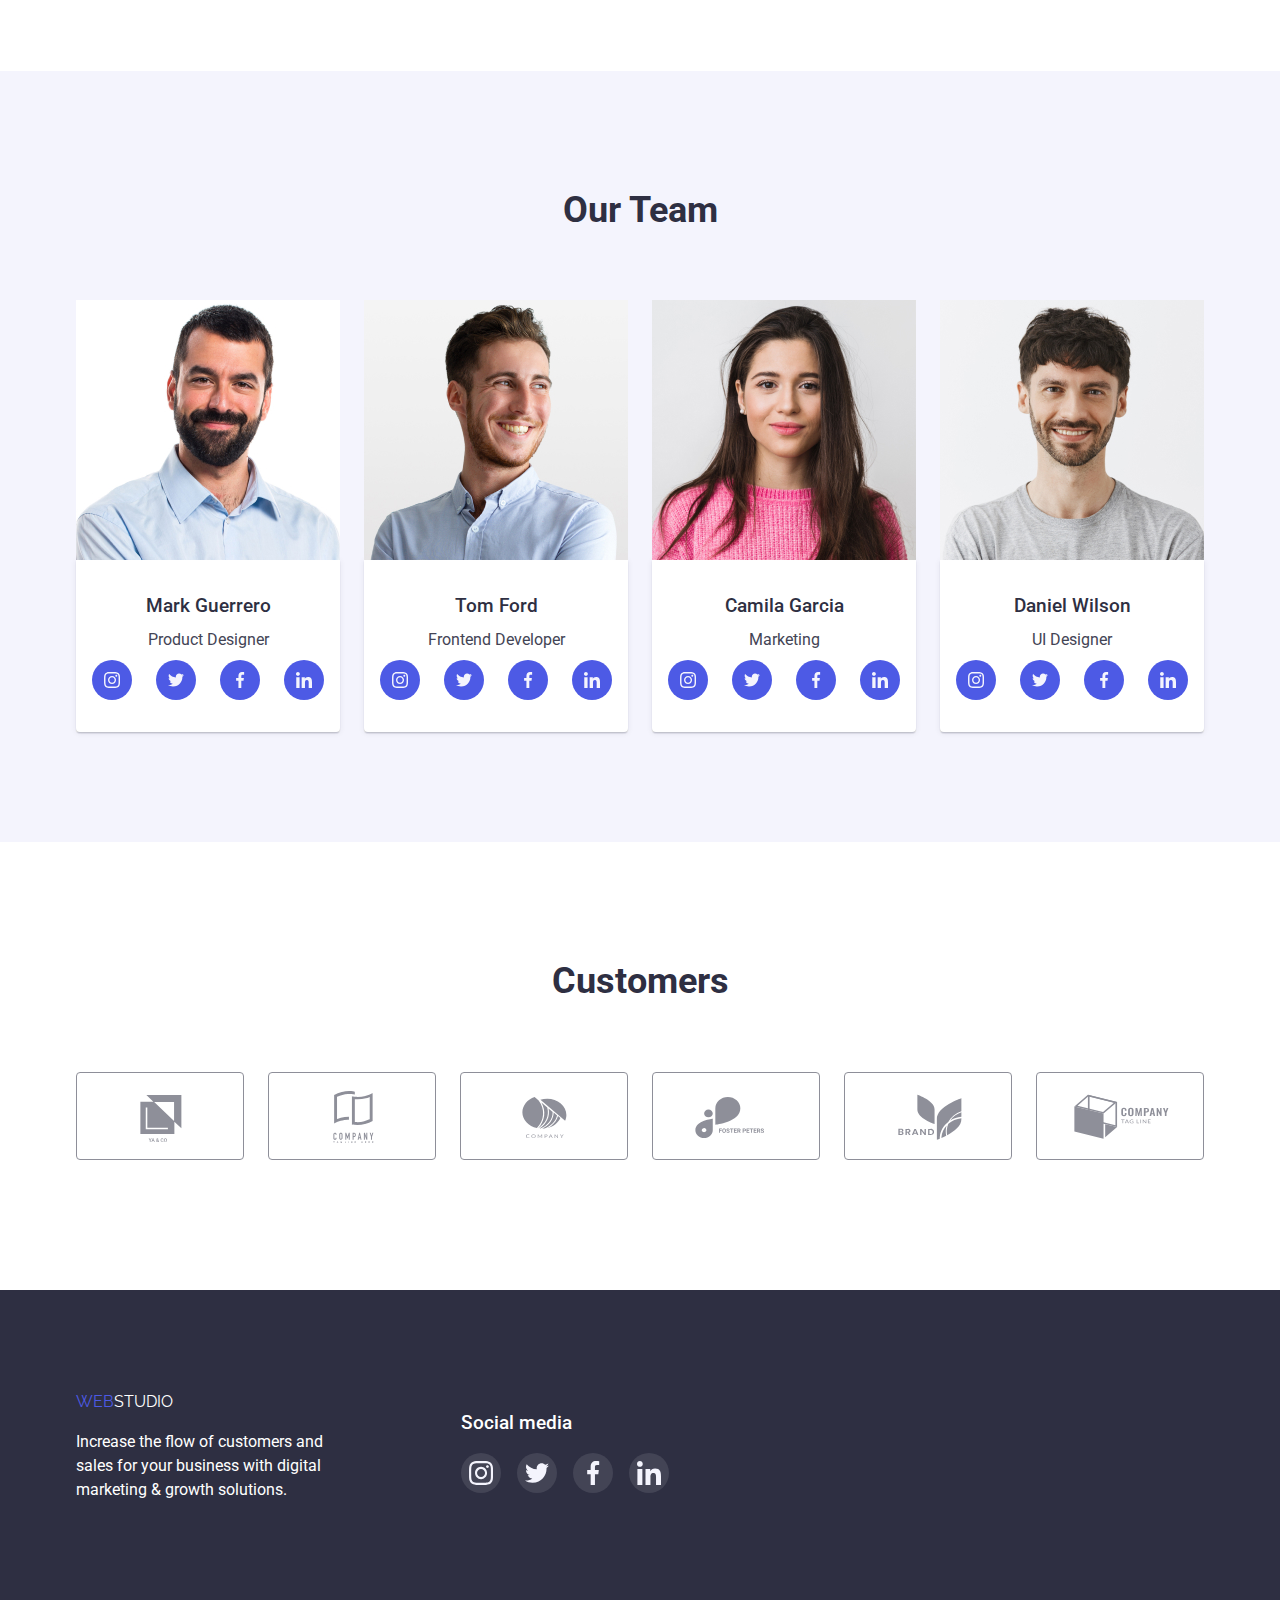
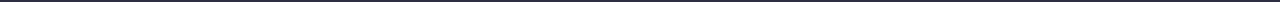
==== commit 6fe9a82a: "dd" ====
--- a/index.html
+++ b/index.html
@@ -17,7 +17,7 @@
         <nav class="nav-items">
             <a href="./index.html" class="logo"><span class="logo-web">Web</span>Studio</a>
             <ul class="list-header-page list">
-                <li class="item"><a  href="./index.html" class="menu-link link">Studio</a></li>
+                <li class="item"><a  href="./index.html" class="menu-link link heder">Studio</a></li>
                 <li class="item"><a  href="./potfolio.html" class="menu-link link current">Portfolio</a></li>
                 <li class="item"><a class="link" href="">Contacts</a></li>
             </ul>
--- a/css/style.css
+++ b/css/style.css
@@ -20,6 +20,7 @@
     --an-accent-color:#404BBF;
     --light-slate:#8E8F99;
     --color-elipse:#E7E9FC;
+    --color-vektor:#000000;
 }
 
 body {
@@ -122,7 +123,7 @@
 .list-header-page .link:active {
     color:var(--accent-color);
 }
-
+ 
 
 /* list */
 
@@ -158,9 +159,11 @@
     text-decoration:none;
 
     font-weight:600;
-    color:var(--accent-color);
-    
-
+    color:var(--an-accent-color);
+}
+
+.menu-link.heder{ 
+    color: var(--an-accent-color);
 }
 
 .menu-link::after{
@@ -175,8 +178,6 @@
     height:4px;
     border-radius:2px;
     background-color: var(--an-accent-color);
-
-    
 }
 
 
@@ -191,12 +192,13 @@
     width: 100%;
     height:4px;
     border-radius:2px;
-    background-color: var(--an-accent-color);
+    color: var(--an-accent-color);
 
     transform:scaleX(0);
     transform-origin: left;
     transition:transform 250ms cubic-bezier(0.4, 0, 0.2, 1);
 }
+
 
 .menu-link.current:hover::after,
 .menu-link.current:focus::after{
@@ -402,7 +404,7 @@
      margin-right:24px;
  }
 
- .social-list{
+.social-list{
     display:flex;
     
 }
@@ -589,9 +591,9 @@
     width:408px;
     height:576px;
     background: #FCFCFC;
-    box-shadow: 0px 1px 1px rgba(0, 0, 0, 0.14)Ж
+    box-shadow: 0px 1px 1px rgba(0, 0, 0, 0.14), 
     0px 1px 3px rgba(0, 0, 0, 0.12), 
-    0px 2px 1px rgba(0, 0, 0, 0.2);
+     0px 2px 1px rgba(0, 0, 0, 0.2);
     border-radius: 4px;
     transition:transform 250ms cubic-bezier(0.4, 0, 0.2, 1);
 }
@@ -624,6 +626,11 @@
     background-color: var(--color-elipse);
 }
 
+.button-close:hover,
+.button-close:focus{
+    background-color:var(--an-accent-color);
+}
+
 .modal-button-icon{
     width: 8px;
     height: 8px;
@@ -632,8 +639,14 @@
     right: 33.33%;
     top: 33.33%;
     bottom: 33.33%;
-    background:var(--color-elipse);
-}
+    color:var(--color-vektor);
+}
+
+.modal-button-icon:hover,
+.modal-button-icon:focus{
+    color:var(--primary-white-color);
+}
+
 
 /* Portfolio */
 .portfolio-links {
@@ -679,7 +692,7 @@
 .portfolio-buttons:hover,
 .portfolio-buttons:focus {
     color:var(--primary-white-color);
-    background-color:var(--accent-color);
+    background-color:var(--an-accent-color);
     border-color:var(--accent-color);
     box-shadow: 0px 3px 1px rgba(0, 0, 0, 0.1), 
     0px 2px 1px rgba(0, 0, 0, 0.08), 
@@ -727,24 +740,18 @@
     line-height:1.5;
     color:var(--light-color);
     background-color:var(--accent-color);
-    transform:translateY(100%);
+    transform:translateY(101%);
     transition:transform 250ms cubic-bezier(0.4, 0, 0.2, 1);
+
+    padding: 40px 32px;
 }
 
 .img-links:hover .product-overlay{
     transform:translateY(0%);
 }
 
- .overlay-text{
-    position:absolute;
-    top:40px;
-    left:32px;
-    width: 296px;
-    height: 296px;
-} 
-
-
-.list-img .hero-title {
+
+.list-img .hero-title { 
     font-size:20px;
     line-height:1.2;
 }
